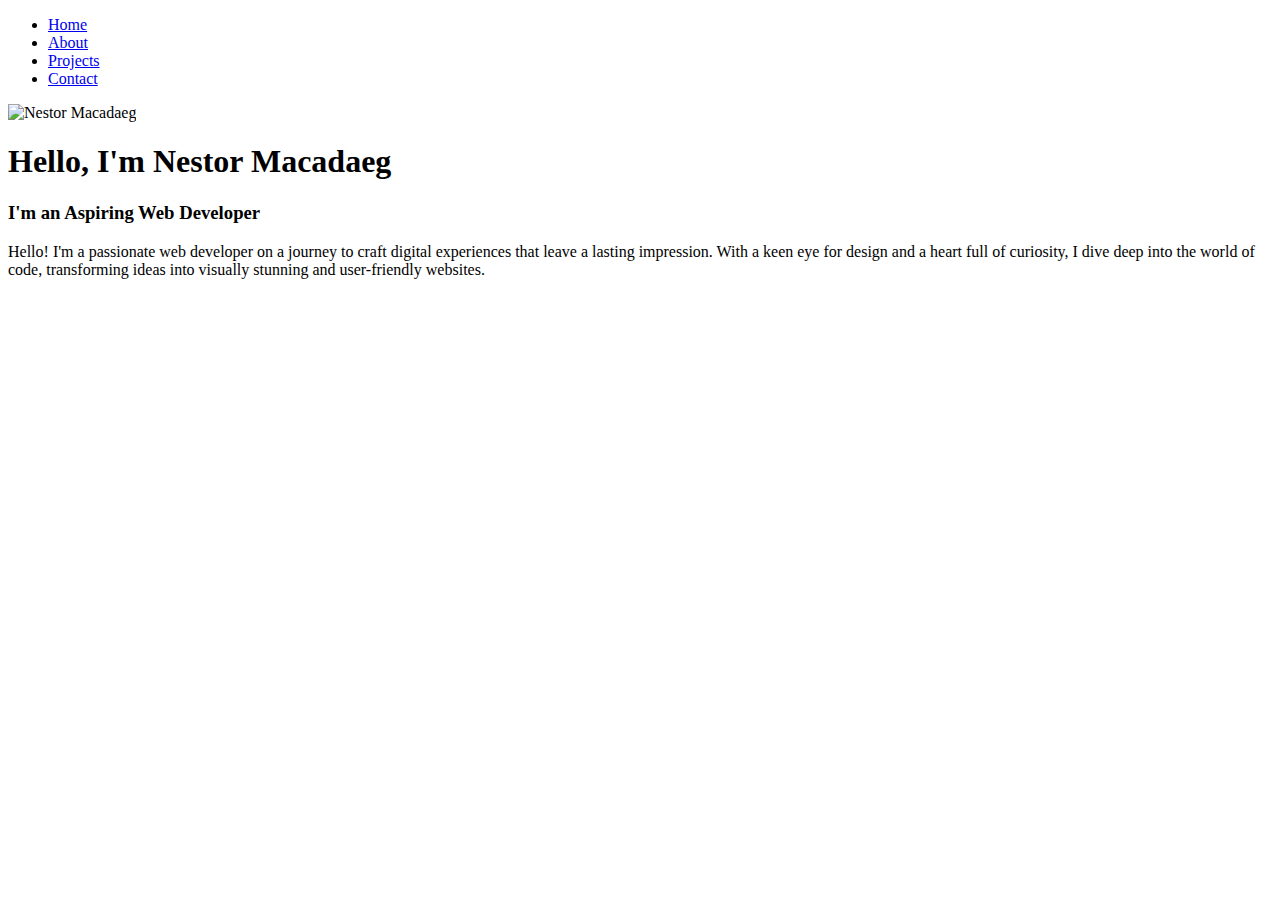
==== Port.html @ 167145c5 "commit" ====
<!DOCTYPE html>
<html lang="en">
<head>
    <meta charset="UTF-8">
    <meta name="viewport" content="width=device-width, initial-scale=1.0">
    <title>My Portfolio</title>
    <link rel="stylesheet" href="Port.css">
</head>
<body>
    <header>
        <nav>
            <ul>
                <li><a href="#" class="active">Home</a></li>
                <li><a href="#">About</a></li>
                <li><a href="#">Projects</a></li>
                <li><a href="#">Contact</a></li>
            </ul>
        </nav>
    </header>
    <main>
        <div class="profile-container">
            <img src="PortPhoto.jpg" alt="Nestor Macadaeg" class="profile-image">
            <h1>Hello, I'm Nestor Macadaeg</h1>
            <h3>I'm an Aspiring Web Developer</h3>
            <p>Hello! I'm a passionate web developer on a journey to craft digital experiences that leave a lasting impression. With a keen eye for design and a heart full of curiosity, I dive deep into the world of code, transforming ideas into visually stunning and user-friendly websites.</p>
        </div>
    </main>
</body>
</html>
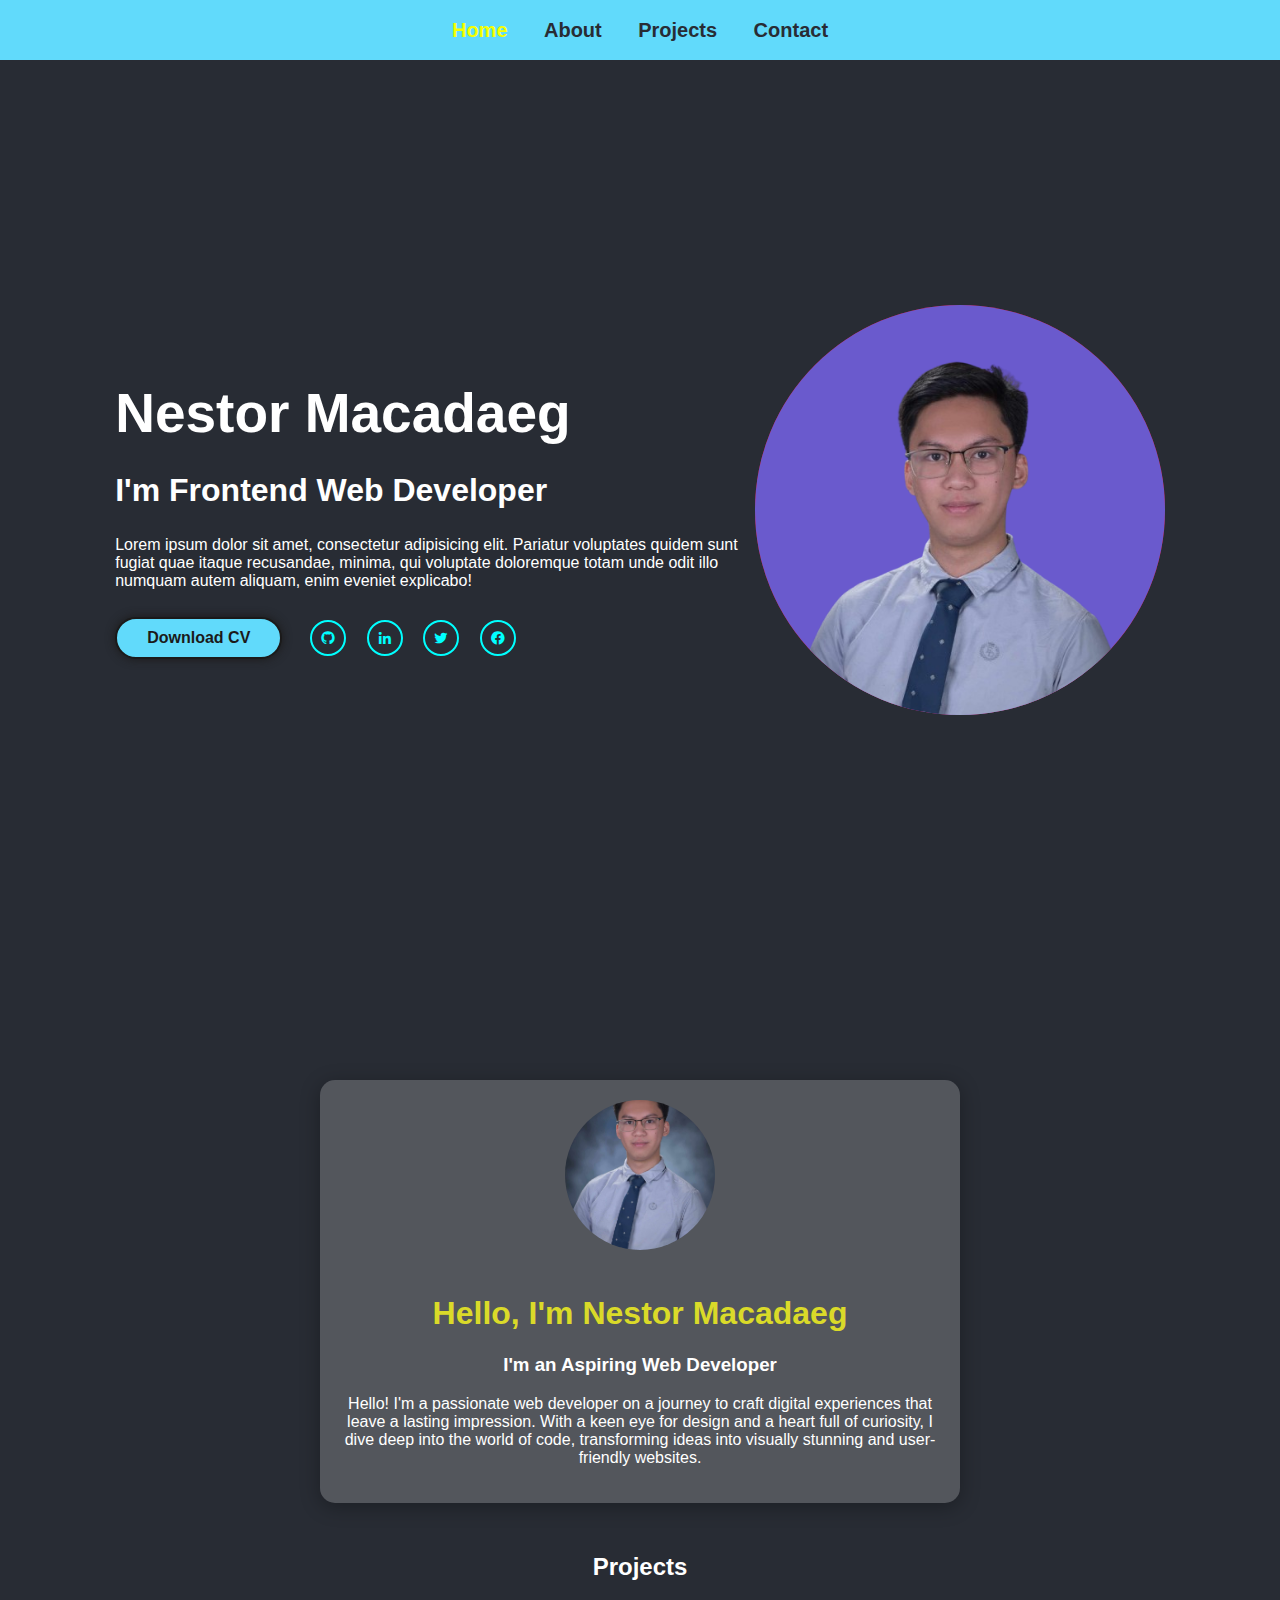
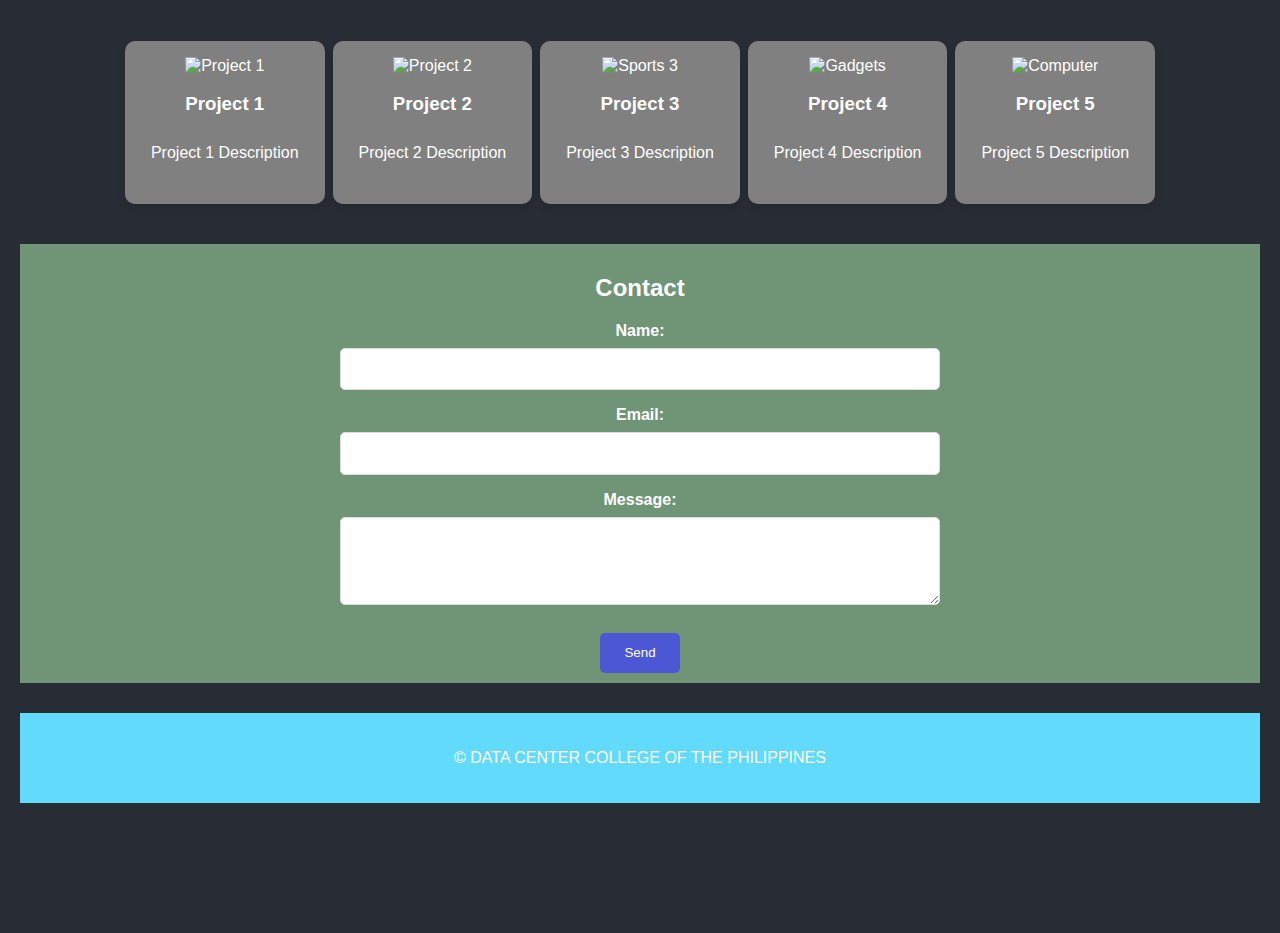
==== commit fa2b6e12: "2nd Commit" ====
--- a/Port.html
+++ b/Port.html
@@ -4,26 +4,121 @@
     <meta charset="UTF-8">
     <meta name="viewport" content="width=device-width, initial-scale=1.0">
     <title>My Portfolio</title>
+    <link href='https://unpkg.com/boxicons@2.1.4/css/boxicons.min.css' rel='stylesheet'>
     <link rel="stylesheet" href="Port.css">
 </head>
 <body>
     <header>
-        <nav>
+        <nav class="fornav">
             <ul>
-                <li><a href="#" class="active">Home</a></li>
-                <li><a href="#">About</a></li>
-                <li><a href="#">Projects</a></li>
-                <li><a href="#">Contact</a></li>
+                <li><a href="#home" class="active">Home</a></li>
+                <li><a href="#about">About</a></li>
+                <li><a href="#projects">Projects</a></li>
+                <li><a href="#contact">Contact</a></li>
             </ul>
         </nav>
     </header>
-    <main>
+
+    <section id="home">
+        <div class="home-info">
+            <h1>Nestor Macadaeg</h1>
+            <h2>I'm Frontend Web Developer</h2>
+            <p>Lorem ipsum dolor sit amet, consectetur adipisicing elit. Pariatur voluptates quidem sunt fugiat quae itaque recusandae, minima, qui voluptate doloremque totam unde odit illo numquam autem aliquam, enim eveniet explicabo!</p>
+            <div class="btn-sci">
+                <a href="#" class="btn">Download CV</a>
+                <div class="sci">
+                    <a href="#"><i class='bx bxl-github'></i></a>
+                    <a href="#"><i class='bx bxl-linkedin' ></i></a>
+                    <a href="#"><i class='bx bxl-twitter' ></i></a>
+                    <a href="#"><i class='bx bxl-facebook-circle' ></i></a>
+                </div>
+                
+            </div>
+        </div>
+        <div class="home-img">
+            <div class="img-box">
+                <div class="img-item">
+                    <img src="Prof-img.png" alt="Nestor Profile" >
+                </div>
+            </div>
+        </div>
+
+    </section>
+    
+    <main id="about">
         <div class="profile-container">
             <img src="PortPhoto.jpg" alt="Nestor Macadaeg" class="profile-image">
-            <h1>Hello, I'm Nestor Macadaeg</h1>
+            <h1 class="Name">Hello, I'm Nestor Macadaeg</h1>
             <h3>I'm an Aspiring Web Developer</h3>
             <p>Hello! I'm a passionate web developer on a journey to craft digital experiences that leave a lasting impression. With a keen eye for design and a heart full of curiosity, I dive deep into the world of code, transforming ideas into visually stunning and user-friendly websites.</p>
         </div>
+
+        <section id="projects">
+            <h2>Projects</h2>
+            <div class="project-container">
+                <div class="project-card Cafe">
+                    <img src="Cafebackgund.jpg" alt="Project 1">
+                    <h3>Project 1</h3>
+                    <p>Project 1 Description</p>
+                </div>
+                <div class="project-card Cars">
+                    <img src="project2.jpg" alt="Project 2">
+                    <h3>Project 2</h3>
+                    <p>Project 2 Description</p>
+                </div>
+                <div class="project-card Sports">
+                    <img src="project3.jpg" alt="Sports 3">
+                    <h3>Project 3</h3>
+                    <p>Project 3 Description</p>
+                </div>
+                <div class="project-card Gadgets">
+                    <img src="basag.jpg" alt="Gadgets">
+                    <h3>Project 4</h3>
+                    <p>Project 4 Description</p>
+                </div>
+                <div class="project-card Computer">
+                    <img src="wala.jpg" alt="Computer">
+                    <h3>Project 5</h3>
+                    <p>Project 5 Description</p>
+                </div>
+            </div>
+        </section>
+
+
+
+        <section id="contact">
+            <h2>Contact</h2>
+            <form action="mailto:example@example.com" method="post" enctype="text/plain">
+                <label for="name">Name:</label>
+                <input type="text" id="name" name="name" required>
+                <br>
+                <label for="email">Email:</label>
+                <input type="email" id="email" name="email" required>
+                <br>
+                <label for="message">Message:</label>
+                <textarea id="message" name="message" rows="4" required></textarea>
+                <br>
+                <button type="submit">Send</button>
+            </form>
+        </section>
+
+        <footer>
+            <p>&copy; DATA CENTER COLLEGE OF THE PHILIPPINES</p>
+        </footer>
     </main>
+
+    <script>
+        // JavaScript to change active link
+        const navLinks = document.querySelectorAll('nav ul li a');
+
+        navLinks.forEach(link => {
+            link.addEventListener('click', function() {
+                // Remove active class from all links
+                navLinks.forEach(nav => nav.classList.remove('active'));
+                // Add active class to the clicked link
+                this.classList.add('active');
+            });
+        });
+    </script>
 </body>
 </html>--- a/Port.css
+++ b/Port.css
@@ -0,0 +1,285 @@
+body {
+    background-color: #282c34; 
+    color: #ffffff; 
+    font-family: 'Arial', sans-serif; 
+    margin: 0; 
+    padding: 0; 
+}
+
+header {
+    position: fixed; 
+    top: 0; 
+    width: 100%; 
+    z-index: 1000; 
+}
+
+.fornav {
+    height: 60px; 
+    background-color: #61dafb; 
+    display: flex;
+    align-items: center;
+    justify-content: center;
+    gap: 30px;
+}
+
+.fornav ul {
+    list-style: none;
+    padding: 0;
+    margin: 0; 
+}
+
+.fornav ul li {
+    display: inline;
+}
+
+.fornav ul li a {
+    color: #282c34; 
+    text-decoration: none;
+    font-weight: 600;
+}
+
+.fornav a {
+    position: relative;
+    cursor: pointer;
+    color: #282c34; 
+    font-size: 20px;
+    padding: 0.5rem 1rem;
+    transition: color 0.25s;
+}
+
+.fornav a::after {
+    position: absolute;
+    content: "";
+    inset: 0;
+    background: rgb(78, 159, 210);
+    scale: 1 0;
+    z-index: -1;
+    transition: 0.45s;
+    border-radius: 10px;
+}
+
+.fornav a:hover {
+    color: rgb(255, 165, 0); 
+}
+
+.fornav a:hover::after,
+nav ul li .active {
+    scale: 1 1;
+    color: rgb(246, 255, 0);
+}
+
+#home{
+    display:flex;
+    align-items:center;
+    height:100vh;
+    padding:60px 9% 0;
+    color:white;
+}
+.home-info h1{
+    font-size:55px;
+}
+.home-info h2{
+    font-size: 32px;
+    margin-top: -10px;
+}
+.home-info p{
+    font-size: 16px;
+    margin:10px 0 
+}
+
+.home-info .btn-sci {
+    display:flex;
+    align-items:center;
+
+}
+.btn{
+    display: inline-block;
+    padding: 10px 30px;
+    text-decoration: none;
+    background:#61dafb;
+    border: 2px solid;
+    border-radius: 40px;
+    box-shadow: 0 0 10px;
+    font-size:16px;
+    color:rgb(27, 26, 26);
+    font-weight:600;
+    transition:.5s;
+
+
+}
+.btn:hover{
+    background:transparent;
+    color:cyan;
+    box-shadow:none;
+    
+}
+
+.home-info .btn-sci .sci{
+    margin:20px;
+}
+
+.home-info .btn-sci .sci a{
+    display:inline-flex;
+    padding: 8px;
+    border: 2px solid cyan;
+    border-radius: 50%;
+    color:cyan;
+    text-decoration:none;
+    margin: 0 8px;
+    transition: .5s;
+}
+.home-info .btn-sci .sci a:hover{
+    background:cyan;
+    color:black;
+    box-shadow: 0 0 10px;
+
+}
+.home-img .img-box{
+    width:32vw;
+    height:32vw;
+    background:red;
+    border-radius:50%;
+}
+.home-img .img-box .img-item{
+    position:relative;
+    width: 100%;
+    height: 100%;
+    background:slateblue;
+    border-radius: 50%;
+    display:flex;
+    justify-content: center;
+    overflow:hidden;
+}
+.home-img .img-box .img-item img{
+    top:30px;
+    position: absolute;
+    display:block;
+    width:85%;
+    object-fit:cover;
+}
+
+main {
+    text-align: center; 
+    padding: 100px 20px; 
+}
+
+.container {
+    padding: 40px 20px; 
+    max-width: 800px; 
+    margin: 0 auto; 
+    background-color:gray;  
+}
+
+.profile-container {
+    background-color: rgba(255, 255, 255, 0.2); 
+    border-radius: 15px; 
+    padding: 20px; 
+    max-width: 600px; 
+    margin: 20px auto; 
+    box-shadow: 0 4px 20px rgba(0, 0, 0, 0.3); 
+}
+
+.profile-image {
+    width: 150px; 
+    height: 150px; 
+    border-radius: 50%; 
+    object-fit: cover; 
+    margin-bottom: 20px; 
+}
+.Name{
+    color: rgb(218, 218, 41);
+}
+#projects{
+    margin-top: 50px;
+}
+#project h2{
+    display:flex;
+    justify-content: center;
+}
+#projects .project-container{
+    padding: 40px 0;
+    display: flex;
+    align-items: center;
+    justify-content: center;
+}
+.Cafe, .Cars, .Sports, .Gadgets, .Computer {
+    background-color: gray;
+    padding: 1rem; 
+    text-align: center;
+    border-radius: 10px;
+    box-shadow: 0 4px 8px rgba(0, 0, 0, 0.1);
+    transition: transform 0.3s ease;
+}
+
+
+.project-container {
+    display: flex;
+    gap: 8px;
+    justify-content: center;
+   
+}
+.project-card p {
+    color: #ffffff; 
+    padding: 10px;
+}
+
+.project-card:hover {
+    transform: scale(1.05);
+}
+
+#contact {
+    background-color:  #92c596ae;
+    text-align: center;
+    padding: 10px 0;
+}
+
+form {
+    max-width: 600px;
+    margin: 0 auto;
+}
+
+form label {
+    display: block;
+    margin-top: 1rem;
+    font-weight: bold;
+}
+
+form input, form textarea {
+    width: 100%;
+    padding: 0.8rem;
+    margin-top: 0.5rem;
+    border-radius: 5px;
+    border: 1px solid #ddd;
+    box-sizing: border-box;
+}
+
+form button {
+    margin-top: 1.5rem;
+    padding: 0.8rem 1.5rem;
+    background-color: #4c57d6;
+    color: white;
+    border: none;
+    border-radius: 5px;
+    cursor: pointer;
+    transition: background-color 0.3s ease;
+}
+
+form button:hover {
+    background-color: #9b59b6;
+}
+
+
+footer {
+    text-align: center; 
+    margin: 30px 0;
+    padding: 20px 0; 
+    background-color: #61dafb; 
+    position: relative; 
+    bottom: 0; 
+    width: 100%; 
+}
+
+/* Smooth scrolling */
+html {
+    scroll-behavior: smooth; /* Enables smooth scrolling */
+}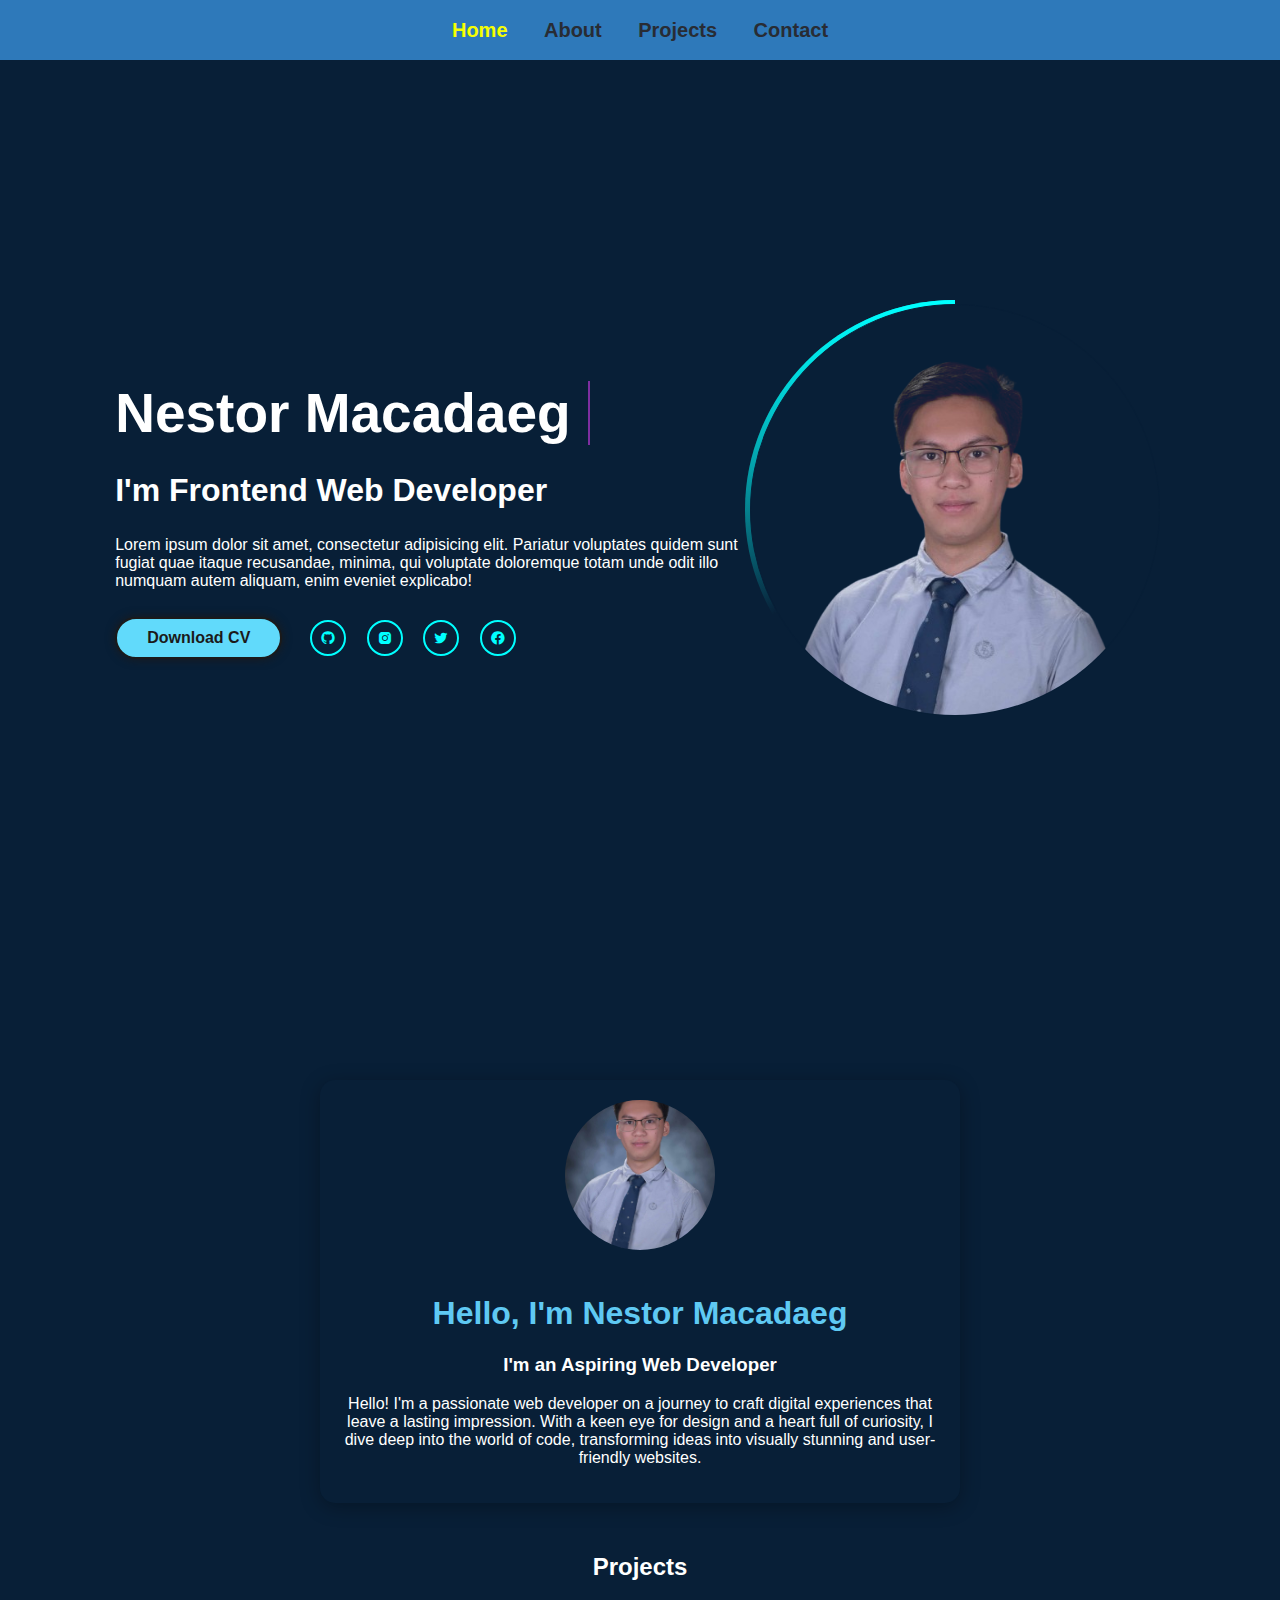
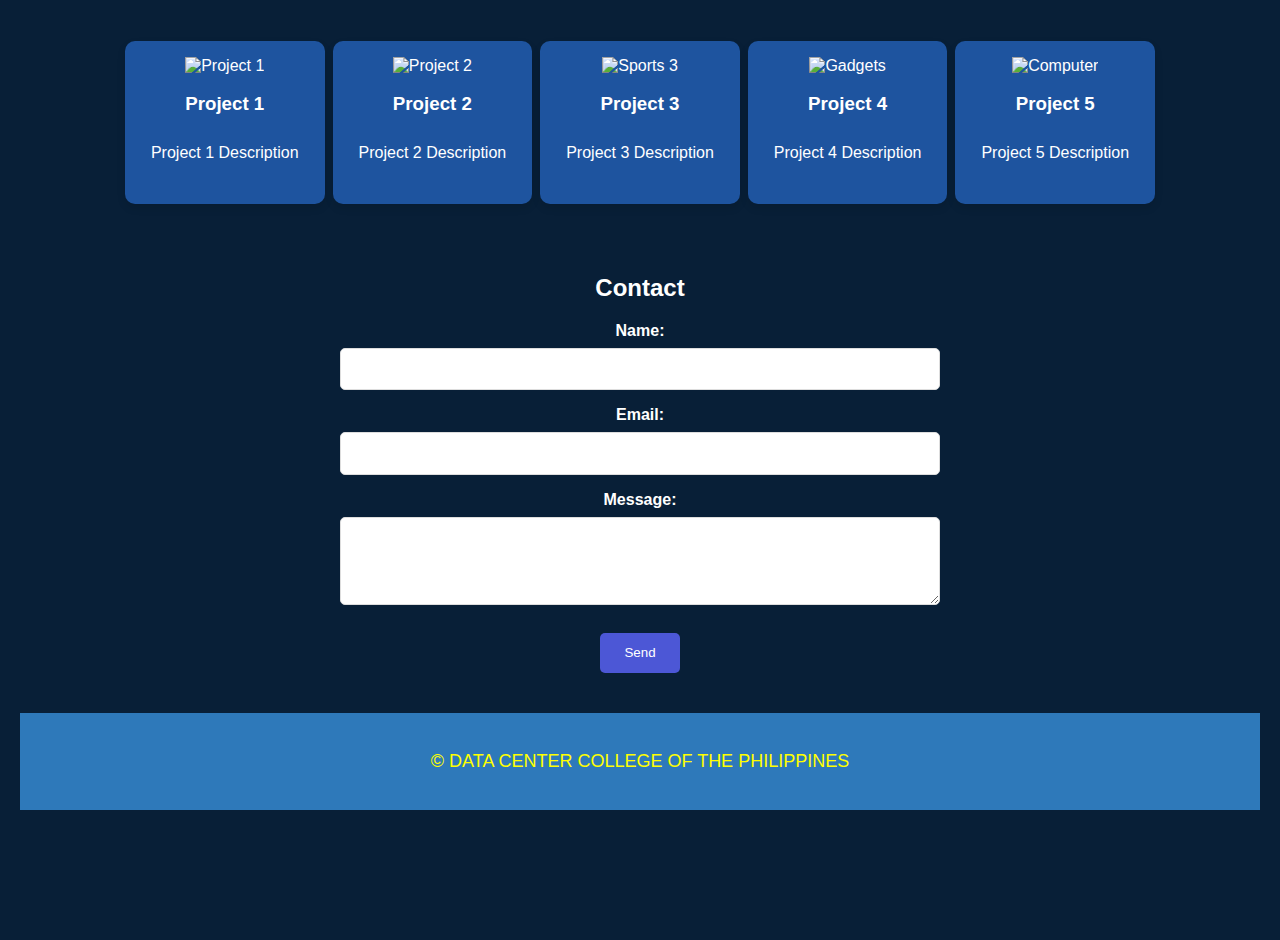
==== commit 8e8a459b: "Linking and fixing profile" ====
--- a/Port.html
+++ b/Port.html
@@ -27,10 +27,10 @@
             <div class="btn-sci">
                 <a href="#" class="btn">Download CV</a>
                 <div class="sci">
-                    <a href="#"><i class='bx bxl-github'></i></a>
-                    <a href="#"><i class='bx bxl-linkedin' ></i></a>
+                    <a href="https://github.com/Nestor1125"><i class='bx bxl-github'></i></a>
+                    <a href="https://www.instagram.com/nstr_mcdg/"><i  class='bx bxl-instagram-alt'></i></a>
                     <a href="#"><i class='bx bxl-twitter' ></i></a>
-                    <a href="#"><i class='bx bxl-facebook-circle' ></i></a>
+                    <a href="https://www.facebook.com/profile.php?id=100007491697190"><i class='bx bxl-facebook-circle' ></i></a>
                 </div>
                 
             </div>
@@ -107,18 +107,18 @@
         </footer>
     </main>
 
-    <script>
-        // JavaScript to change active link
-        const navLinks = document.querySelectorAll('nav ul li a');
 
-        navLinks.forEach(link => {
-            link.addEventListener('click', function() {
-                // Remove active class from all links
-                navLinks.forEach(nav => nav.classList.remove('active'));
-                // Add active class to the clicked link
-                this.classList.add('active');
-            });
-        });
-    </script>
 </body>
+<script>
+    const navLinks = document.querySelectorAll('nav ul li a');
+
+navLinks.forEach(link => {
+    link.addEventListener('click', function() {
+        // Remove active class from all links
+        navLinks.forEach(nav => nav.classList.remove('active'));
+        // Add active class to the clicked link
+        this.classList.add('active');
+    });
+});
+</script>
 </html>--- a/Port.css
+++ b/Port.css
@@ -1,5 +1,5 @@
 body {
-    background-color: #282c34; 
+    background-color: #081f37; 
     color: #ffffff; 
     font-family: 'Arial', sans-serif; 
     margin: 0; 
@@ -15,7 +15,7 @@
 
 .fornav {
     height: 60px; 
-    background-color: #61dafb; 
+    background-color: #2e79ba; 
     display: flex;
     align-items: center;
     justify-content: center;
@@ -59,7 +59,7 @@
 }
 
 .fornav a:hover {
-    color: rgb(255, 165, 0); 
+    color: #5fc9f3; 
 }
 
 .fornav a:hover::after,
@@ -77,6 +77,17 @@
 }
 .home-info h1{
     font-size:55px;
+    width: 473px;
+        overflow: hidden;
+        white-space: nowrap;
+        border-right: 2px solid #7E2EA0;
+        animation: typing 2s steps(12, end), cursor .2s steps(12, end) infinite;
+    }
+    @keyframes typing {
+        from { width: 0 }
+    }
+    @keyframes cursor {
+        50% { border-color: transparent }
 }
 .home-info h2{
     font-size: 32px;
@@ -135,19 +146,35 @@
 
 }
 .home-img .img-box{
+    position: relative;
     width:32vw;
     height:32vw;
-    background:red;
     border-radius:50%;
+    padding:5px;
+    display: flex;
+    justify-content:center;
+    align-items:center;
+    overflow:hidden;
+}
+.home-img .img-box::before,
+.home-img .img-box::after{
+    content:'';
+    position:absolute;
+    width:500px;
+    height:500px;
+    background: conic-gradient(transparent, transparent, transparent, cyan );
+
 }
 .home-img .img-box .img-item{
     position:relative;
     width: 100%;
     height: 100%;
-    background:slateblue;
+    background:#081f37;
     border-radius: 50%;
+    border: .1px, solid #081f37;
     display:flex;
     justify-content: center;
+    z-index: 1;
     overflow:hidden;
 }
 .home-img .img-box .img-item img{
@@ -156,6 +183,8 @@
     display:block;
     width:85%;
     object-fit:cover;
+    mix-blend-mode: lighten;
+
 }
 
 main {
@@ -171,7 +200,7 @@
 }
 
 .profile-container {
-    background-color: rgba(255, 255, 255, 0.2); 
+    background-color: #081f37; 
     border-radius: 15px; 
     padding: 20px; 
     max-width: 600px; 
@@ -187,7 +216,7 @@
     margin-bottom: 20px; 
 }
 .Name{
-    color: rgb(218, 218, 41);
+    color: #5fc9f3;
 }
 #projects{
     margin-top: 50px;
@@ -203,7 +232,7 @@
     justify-content: center;
 }
 .Cafe, .Cars, .Sports, .Gadgets, .Computer {
-    background-color: gray;
+    background-color: #1e549f;
     padding: 1rem; 
     text-align: center;
     border-radius: 10px;
@@ -228,7 +257,7 @@
 }
 
 #contact {
-    background-color:  #92c596ae;
+    background-color:  #081f37;
     text-align: center;
     padding: 10px 0;
 }
@@ -273,10 +302,12 @@
     text-align: center; 
     margin: 30px 0;
     padding: 20px 0; 
-    background-color: #61dafb; 
+    background-color: #2e79ba; 
     position: relative; 
     bottom: 0; 
     width: 100%; 
+    font-size: 18px;
+    color: yellow;
 }
 
 /* Smooth scrolling */
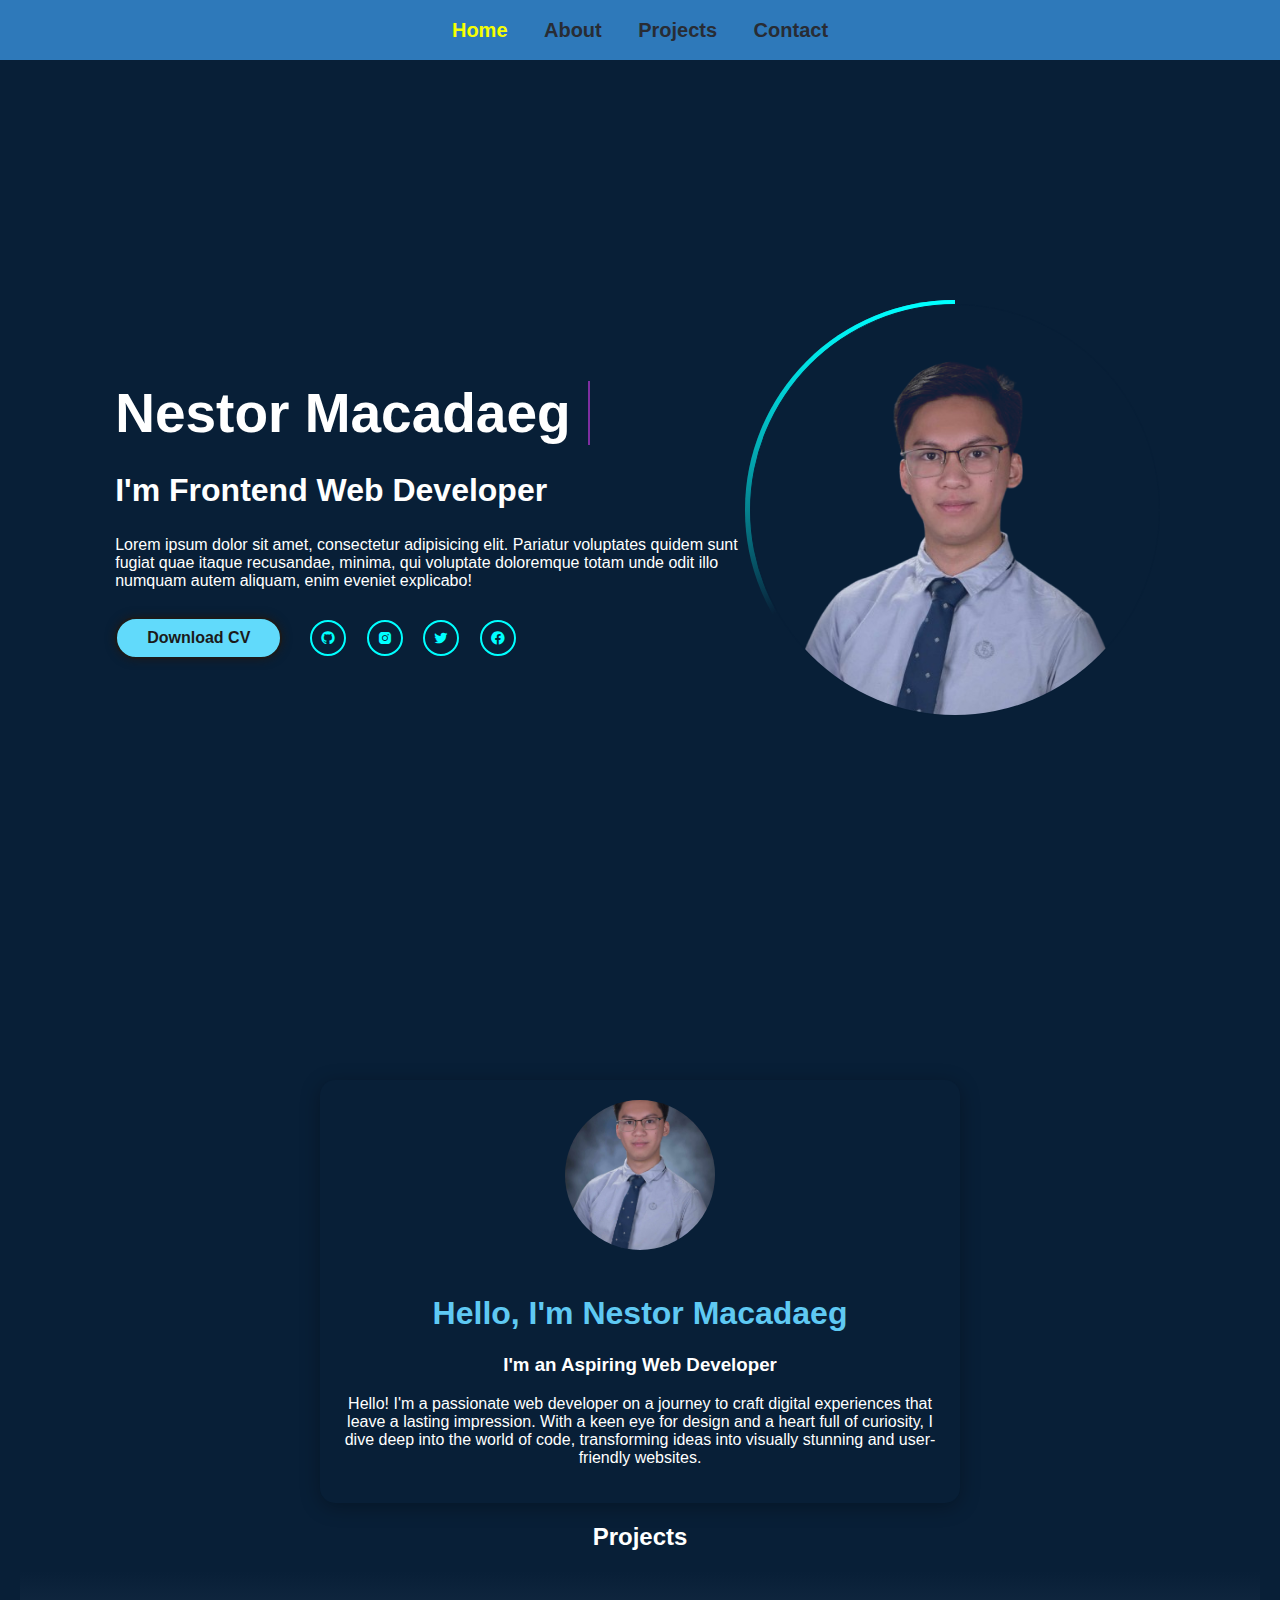
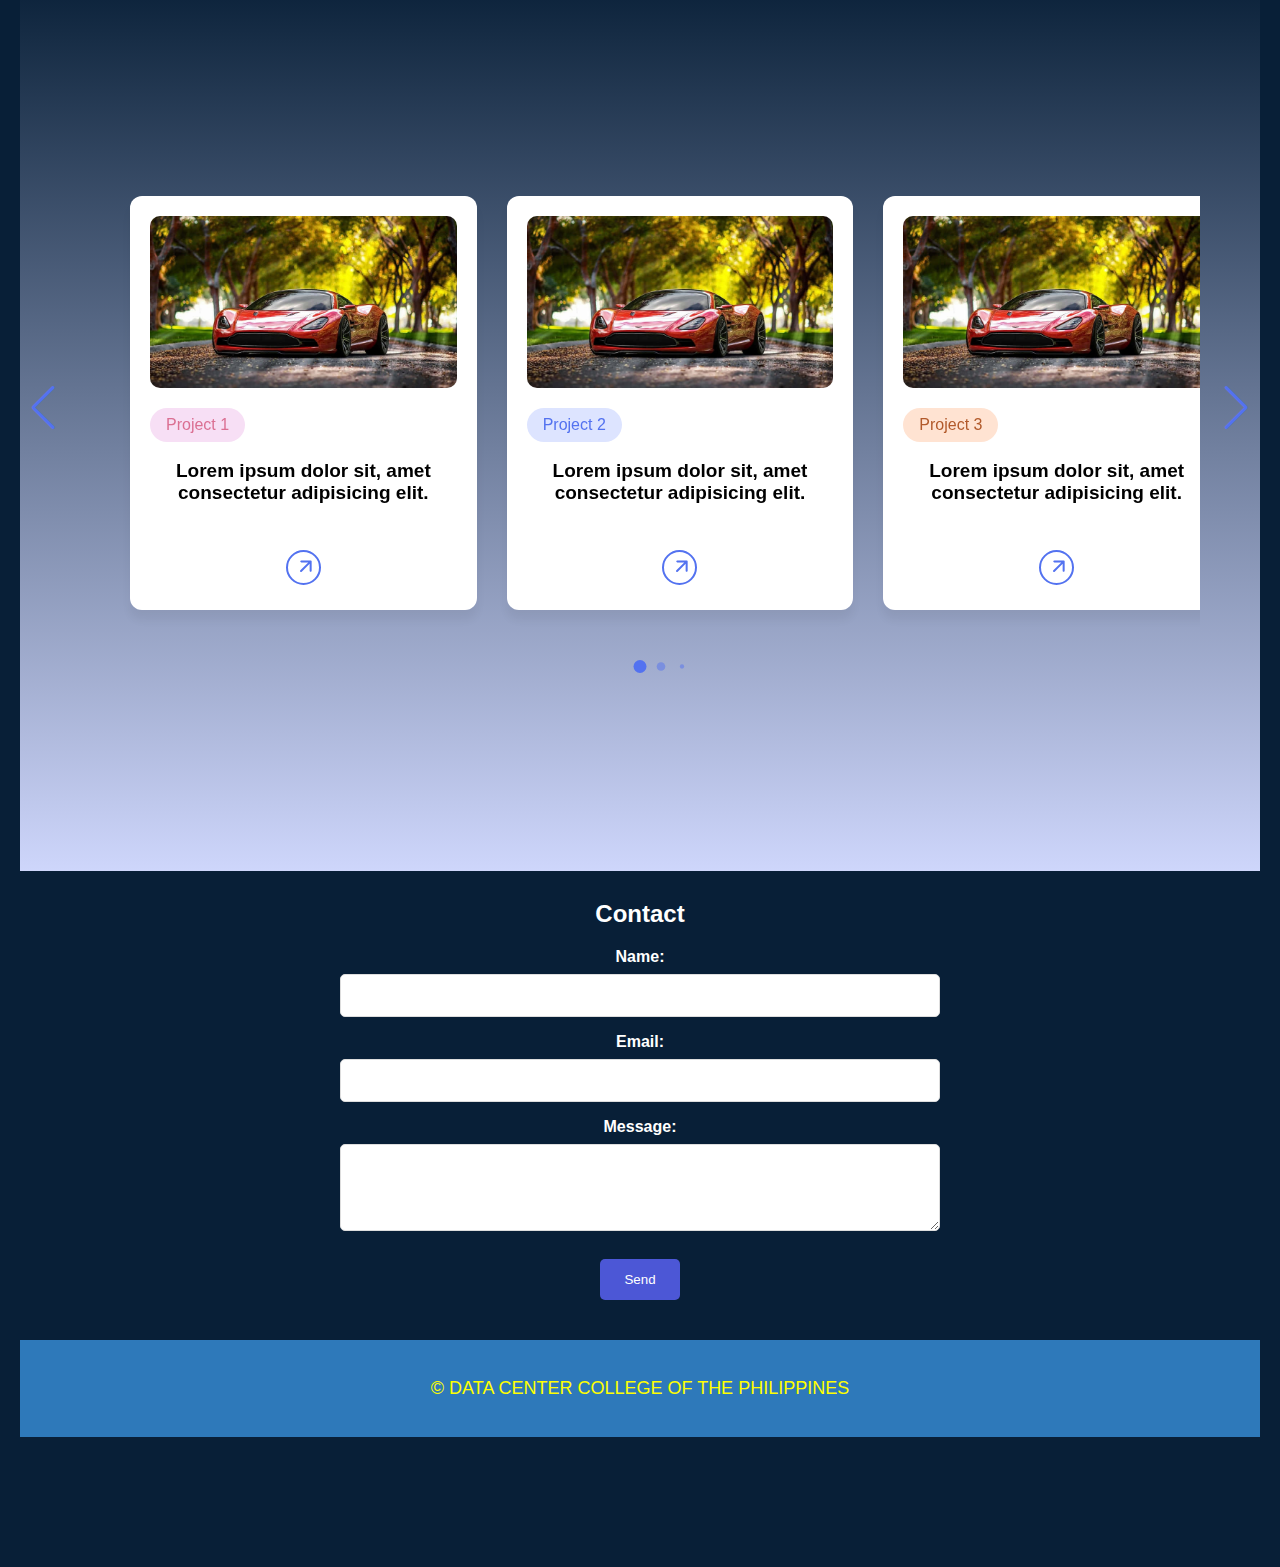
==== commit 06693347: "Added js for Projects" ====
--- a/Port.html
+++ b/Port.html
@@ -5,7 +5,10 @@
     <meta name="viewport" content="width=device-width, initial-scale=1.0">
     <title>My Portfolio</title>
     <link href='https://unpkg.com/boxicons@2.1.4/css/boxicons.min.css' rel='stylesheet'>
+    <link rel="stylesheet" href="https://fonts.googleapis.com/css2?family=Material+Symbols+Rounded:opsz,wght,FILL,GRAD@24,400,0,0&icon_names=arrow_forward" />
     <link rel="stylesheet" href="Port.css">
+    <link rel = "stylesheet" href="https://cdn.jsdelivr.net/npm/swiper@11/swiper-bundle.min.css">
+    
 </head>
 <body>
     <header>
@@ -53,38 +56,62 @@
             <p>Hello! I'm a passionate web developer on a journey to craft digital experiences that leave a lasting impression. With a keen eye for design and a heart full of curiosity, I dive deep into the world of code, transforming ideas into visually stunning and user-friendly websites.</p>
         </div>
 
+
+        <h2>Projects</h2>
         <section id="projects">
-            <h2>Projects</h2>
-            <div class="project-container">
-                <div class="project-card Cafe">
-                    <img src="Cafebackgund.jpg" alt="Project 1">
-                    <h3>Project 1</h3>
-                    <p>Project 1 Description</p>
-                </div>
-                <div class="project-card Cars">
-                    <img src="project2.jpg" alt="Project 2">
-                    <h3>Project 2</h3>
-                    <p>Project 2 Description</p>
-                </div>
-                <div class="project-card Sports">
-                    <img src="project3.jpg" alt="Sports 3">
-                    <h3>Project 3</h3>
-                    <p>Project 3 Description</p>
-                </div>
-                <div class="project-card Gadgets">
-                    <img src="basag.jpg" alt="Gadgets">
-                    <h3>Project 4</h3>
-                    <p>Project 4 Description</p>
-                </div>
-                <div class="project-card Computer">
-                    <img src="wala.jpg" alt="Computer">
-                    <h3>Project 5</h3>
-                    <p>Project 5 Description</p>
+            
+            <div class="container swiper">
+                <div class="card-wrapper">
+                    <ul class="card-list swiper-wrapper">
+                        <li class="card-item swiper-slide">
+                        <a href="#" class="card-link">
+                         <img src="Car-Photo.jpg" alt="Project Photo" class="card-image">
+                        <p class="badge designer">Project 1</p>
+                        <h2 class = "card-title">Lorem ipsum dolor sit, amet consectetur adipisicing elit. </h2>
+                        <button class="card-button material-symbols-rounded">arrow_forward</button>
+                        </a>
+                        </li>
+                        <li class="card-item swiper-slide">
+                            <a href="#" class="card-link">
+                             <img src="Car-Photo.jpg" alt="Project Photo" class="card-image">
+                            <p class="badge developer">Project 2</p>
+                            <h2 class = "card-title">Lorem ipsum dolor sit, amet consectetur adipisicing elit. </h2>
+                            <button class="card-button material-symbols-rounded">arrow_forward</button>
+                            </a>
+                        </li>
+                        <li class="card-item swiper-slide">
+                                <a href="#" class="card-link">
+                                 <img src="Car-Photo.jpg" alt="Project Photo" class="card-image">
+                                <p class="badge marketer">Project 3</p>
+                                <h2 class = "card-title">Lorem ipsum dolor sit, amet consectetur adipisicing elit. </h2>
+                                <button class="card-button material-symbols-rounded">arrow_forward</button>
+                                </a>
+                        </li>
+                        <li class="card-item swiper-slide">
+                                    <a href="#" class="card-link">
+                                     <img src="Car-Photo.jpg" alt="Project Photo" class="card-image">
+                                    <p class="badge gamer">Project 4</p>
+                                    <h2 class = "card-title">Lorem ipsum dolor sit, amet consectetur adipisicing elit. </h2>
+                                    <button class="card-button material-symbols-rounded">arrow_forward</button>
+                                    </a>
+                        </li>
+                        <li class="card-item swiper-slide">
+                                        <a href="#" class="card-link">
+                                         <img src="Car-Photo.jpg" alt="Project Photo" class="card-image">
+                                        <p class="badge editor">Project 5</p>
+                                        <h2 class = "card-title">Lorem ipsum dolor sit, amet consectetur adipisicing elit. </h2>
+                                        <button class="card-button material-symbols-rounded">arrow_forward</button>
+                                        </a>
+                        </li>
+                    </ul>
+        
+                    <div class="swiper-pagination"></div>
+                    <div class="swiper-slide-button swiper-button-prev"></div>
+                    <div class="swiper-slide-button swiper-button-next"></div>
+        
                 </div>
             </div>
-        </section>
-
-
+            </section>
 
         <section id="contact">
             <h2>Contact</h2>
@@ -109,16 +136,7 @@
 
 
 </body>
-<script>
-    const navLinks = document.querySelectorAll('nav ul li a');
 
-navLinks.forEach(link => {
-    link.addEventListener('click', function() {
-        // Remove active class from all links
-        navLinks.forEach(nav => nav.classList.remove('active'));
-        // Add active class to the clicked link
-        this.classList.add('active');
-    });
-});
-</script>
+<script src="https://cdn.jsdelivr.net/npm/swiper@11/swiper-bundle.min.js"></script>
+    <script src = "Port.js"></script>
 </html>--- a/Port.css
+++ b/Port.css
@@ -192,12 +192,6 @@
     padding: 100px 20px; 
 }
 
-.container {
-    padding: 40px 20px; 
-    max-width: 800px; 
-    margin: 0 auto; 
-    background-color:gray;  
-}
 
 .profile-container {
     background-color: #081f37; 
@@ -219,43 +213,121 @@
     color: #5fc9f3;
 }
 #projects{
-    margin-top: 50px;
-}
-#project h2{
     display:flex;
+    align-items:center;
     justify-content: center;
-}
-#projects .project-container{
-    padding: 40px 0;
-    display: flex;
-    align-items: center;
-    justify-content: center;
-}
-.Cafe, .Cars, .Sports, .Gadgets, .Computer {
-    background-color: #1e549f;
-    padding: 1rem; 
-    text-align: center;
+    min-height:100vh;
+    background: linear-gradient(#081f37, #CED6FB);
+}
+.card-wrapper{
+    max-width: 1100px;
+    margin: 0 60px 35px;
+    padding: 20px 10px;
+    overflow: hidden;
+}
+.card-list .card-item{
+    list-style: none;
+}
+.card-list .card-item .card-link{
+    user-select: none;
+    display:block;
+    background:white;
+    padding: 18px;
+    border-radius: 12px;
+    text-decoration: none;
+    border: 2px solid transparent;
+    box-shadow: 0 10px 10px rgba(0, 0, 0, 0.05);
+    transition: 0.2s ease;
+
+}
+.card-list .card-item .card-link:active{
+    cursor: grabbing;
+}
+.card-list .card-item .card-link:hover{
+    border-color: #5372F0
+
+}
+.card-list .card-link .card-image{
+    width:100%;
+    aspect-ratio: 16 /9;
+    object-fit: cover;
     border-radius: 10px;
-    box-shadow: 0 4px 8px rgba(0, 0, 0, 0.1);
-    transition: transform 0.3s ease;
-}
-
-
-.project-container {
-    display: flex;
-    gap: 8px;
-    justify-content: center;
-   
-}
-.project-card p {
-    color: #ffffff; 
-    padding: 10px;
-}
-
-.project-card:hover {
-    transform: scale(1.05);
-}
-
+}
+.card-list .card-link .badge{
+color: #5372F0;
+padding: 8px 16px;
+font-size: 0.95 rem;
+font-weight: 500;
+margin: 16px 0 18px;
+bacKground: #DDE4FF;
+width: fit-content;
+border-radius: 50px;
+}
+.card-list .card-link .badge.designer{
+    color: palevioletred;
+    background: #F7DFF5;
+}
+
+
+.card-list .card-link .badge.marketer{
+    color:#B25A2B ;
+    background:#FFE3D2;
+}
+.card-list .card-link .badge.gamer{
+    color: #205C20 ;
+    background:#D6F8D6;
+}
+.card-list .card-link .badge.editor{
+    color: #856404;
+    background:#FFF3CD ;
+}
+
+.card-list .card-link .card-title{
+    font-size: 1.19rem;
+    color:black;
+    font-weight: 600;
+}
+.card-list .card-link .card-button{
+    height:35px;
+    width: 35px;
+    color: #5372F0;
+    border-radius: 50%;
+    margin: 30px 0 5px;
+    background: none;
+    cursor: pointer;
+    border: 2px solid #5372F0;
+    transform: rotate(-45deg);
+    transition: 0.4 ease;
+}
+.card-list .card-link:hover .card-button{
+    color: #fff;
+    background: #5372F0;
+
+}
+
+.card-wrapper .swiper-pagination-bullet{
+    height: 13px;
+    width: 13px;
+    opacity: 0.5;
+    background: #5372F0;
+}
+.card-wrapper .swiper-pagination-bullet-active{
+    opacity: 1;
+}
+
+.card-wrapper .swiper-slide-button{
+    color :  #5372F0;
+    margin-top: -35px;
+}
+
+@media screen and (max-width: 768px){
+    .card-wrapper{
+        margin: 0 10px 25px;
+    }
+    .card-wrapper .swiper-slide-button{
+        display: none;
+    }
+}
 #contact {
     background-color:  #081f37;
     text-align: center;
@@ -313,4 +385,5 @@
 /* Smooth scrolling */
 html {
     scroll-behavior: smooth; /* Enables smooth scrolling */
-}+}
+
